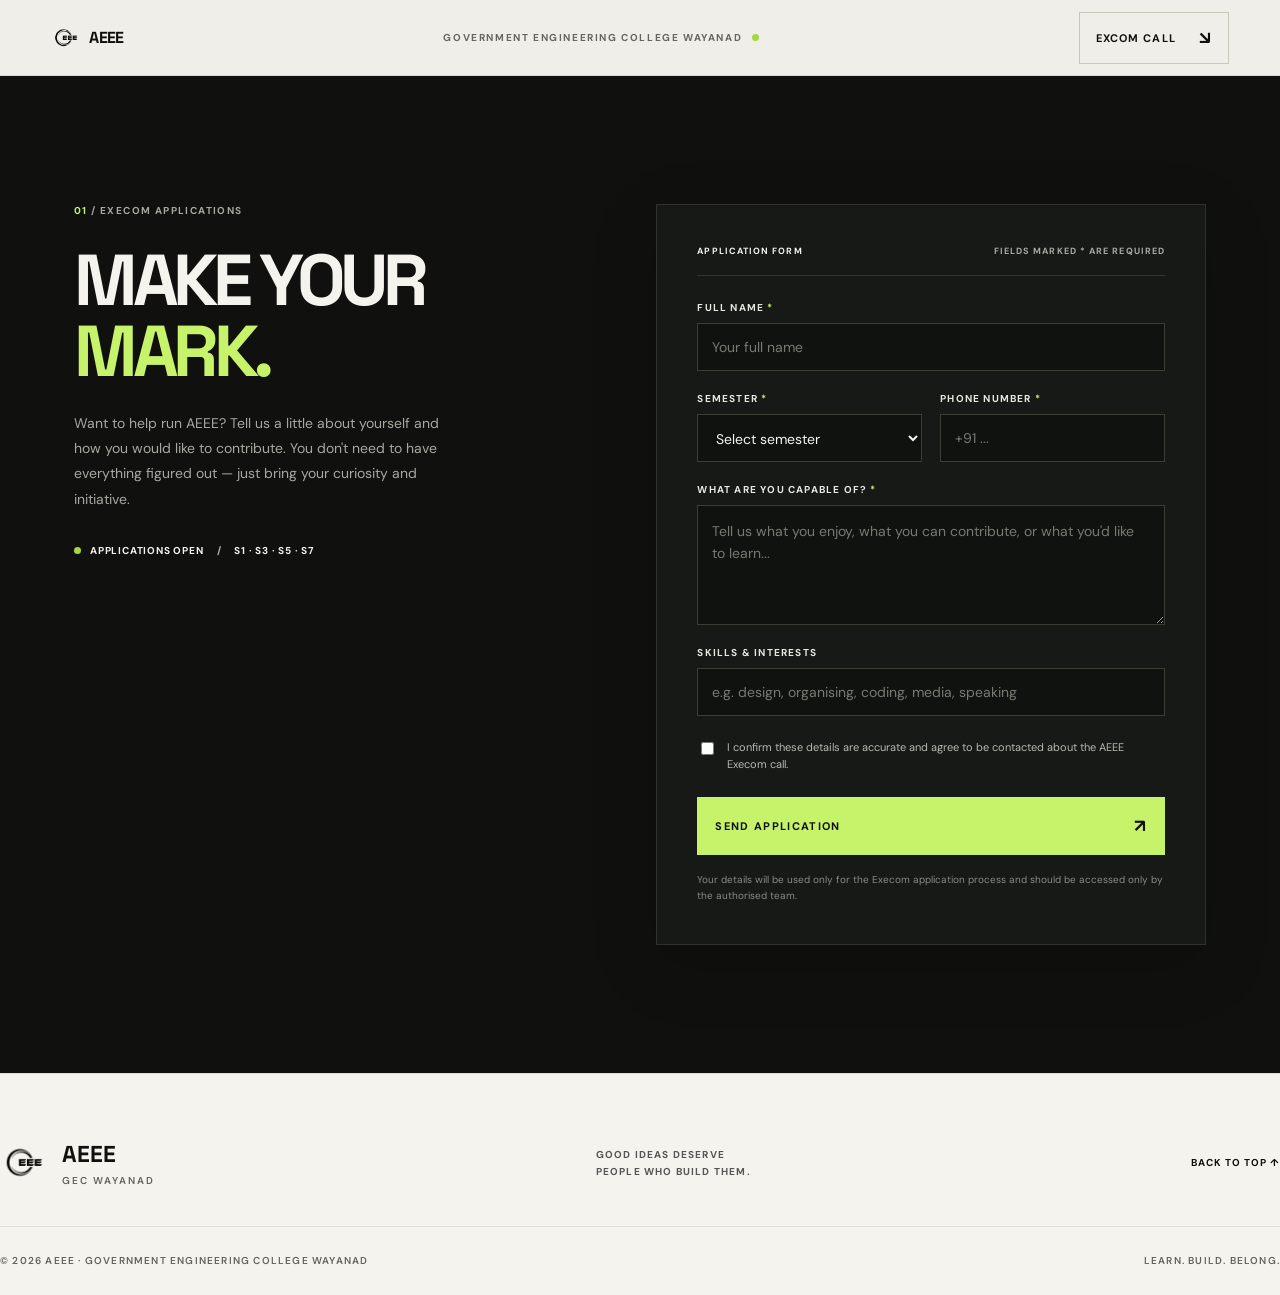
==== apply.html @ c7a80be7 "Update apply.html" ====
<!doctype html>
<html lang="en">
<head>
  <meta charset="utf-8">
  <meta name="viewport" content="width=device-width, initial-scale=1">
  <meta name="theme-color" content="#10110f">
  <meta name="description" content="Apply to join the AEEE ExCom at Government Engineering College Wayanad.">

  <title>Execom Application | AEEE GEC Wayanad</title>

  <link rel="preconnect" href="https://fonts.googleapis.com">
  <link rel="preconnect" href="https://fonts.gstatic.com" crossorigin>

  <link href="https://fonts.googleapis.com/css2?family=DM+Sans:wght@400;500;600;700&family=Space+Grotesk:wght@400;500;600;700&display=swap" rel="stylesheet">

  <link rel="stylesheet" href="style.css">
</head>

<body class="application-page" id="top">

  <!-- HEADER -->
  <header class="site-header">

    <a class="mini-brand" href="index.html" aria-label="AEEE home">
      <img src="aeee-logo.png" alt="AEEE logo">
      <span>AEEE</span>
    </a>

    <span class="location">
      GOVERNMENT ENGINEERING COLLEGE WAYANAD <i></i>
    </span>

    <a class="header-cta" href="#application">
      EXCOM CALL <span>↘</span>
    </a>

  </header>


  <main>

    <!-- APPLICATION SECTION -->
    <section class="application-section" id="application">

      <div class="form-heading reveal">

        <p class="section-kicker">
          <span>01</span> / EXECOM APPLICATIONS
        </p>

        <h2>MAKE YOUR<br><span>MARK.</span></h2>

        <p>
          Want to help run AEEE? Tell us a little about yourself and how you
          would like to contribute. You don't need to have everything
          figured out — just bring your curiosity and initiative.
        </p>

        <div class="open-note">
          <span class="status-dot"></span>
          APPLICATIONS OPEN
          <span class="note-divider">/</span>
          S1 · S3 · S5 · S7
        </div>

      </div>


      <!-- APPLICATION FORM -->
      <form
        class="application-form reveal"
        id="applicationForm"
        action="https://formspree.io/f/myekapvb"
        method="POST">

        <div class="form-topline">
          <span>APPLICATION FORM</span>
          <span>FIELDS MARKED * ARE REQUIRED</span>
        </div>

        <!-- FULL NAME -->
        <label for="name">FULL NAME <b>*</b></label>

        <input
          id="name"
          name="name"
          type="text"
          autocomplete="name"
          placeholder="Your full name"
          maxlength="100"
          required>


        <!-- SEMESTER AND PHONE -->
        <div class="field-row">

          <div class="field-group">

            <label for="semester">SEMESTER <b>*</b></label>

            <select id="semester" name="semester" required>
              <option value="" selected disabled>Select semester</option>
              <option value="S1">S1</option>
              <option value="S3">S3</option>
              <option value="S5">S5</option>
              <option value="S7">S7</option>
            </select>

          </div>

          <div class="field-group">

            <label for="phone">PHONE NUMBER <b>*</b></label>

            <input
              id="phone"
              name="phone"
              type="tel"
              autocomplete="tel"
              placeholder="+91 ..."
              maxlength="20"
              required>

          </div>

        </div>


        <!-- CAPABILITIES -->
        <label for="capable">
          WHAT ARE YOU CAPABLE OF? <b>*</b>
        </label>

        <textarea
          id="capable"
          name="capable"
          rows="4"
          maxlength="1200"
          placeholder="Tell us what you enjoy, what you can contribute, or what you'd like to learn..."
          required></textarea>


        <!-- SKILLS -->
        <label for="skills">SKILLS &amp; INTERESTS</label>

        <input
          id="skills"
          name="skills"
          type="text"
          maxlength="300"
          placeholder="e.g. design, organising, coding, media, speaking">


        <!-- CONSENT -->
        <label class="consent">

          <input
            type="checkbox"
            name="consent"
            value="yes"
            required>

          <span>
            I confirm these details are accurate and agree to be contacted
            about the AEEE Execom call.
          </span>

        </label>


        <!-- SUBMIT BUTTON -->
        <button class="submit-button" type="submit">
          <span class="button-text">SEND APPLICATION</span>
          <span class="button-arrow">↗</span>
        </button>

        <p
          class="form-status"
          id="formStatus"
          role="status"
          aria-live="polite"></p>

        <p class="privacy-note">
          Your details will be used only for the Execom application process
          and should be accessed only by the authorised team.
        </p>

      </form>

    </section>

  </main>


  <!-- FOOTER -->
  <footer class="site-footer" id="footer">

    <a class="footer-brand" href="index.html">
      <img src="aeee-logo.png" alt="AEEE logo">

      <span>
        AEEE
        <small>GEC WAYANAD</small>
      </span>
    </a>

    <p>
      GOOD IDEAS DESERVE<br>
      PEOPLE WHO BUILD THEM.
    </p>

    <a class="back-top" href="#top">BACK TO TOP ↑</a>

    <div class="footer-bottom">

      <span>
        © <span id="year"></span>
        AEEE · GOVERNMENT ENGINEERING COLLEGE WAYANAD
      </span>

      <span>LEARN. BUILD. BELONG.</span>

    </div>

  </footer>


  <!-- EXISTING SITE SCRIPT -->
  <script src="script.js"></script>

  <!-- COPYRIGHT YEAR -->
  <script>
    const yearElement = document.getElementById("year");

    if (yearElement) {
      yearElement.textContent = new Date().getFullYear();
    }
  </script>

  <!-- FORM SUBMISSION AND SUCCESS REDIRECT -->
  <script>
    const applicationForm = document.getElementById("applicationForm");
    const formStatus = document.getElementById("formStatus");
    const submitButton = applicationForm.querySelector(".submit-button");
    const buttonText = submitButton.querySelector(".button-text");

    applicationForm.addEventListener("submit", async function (event) {
      event.preventDefault();

      // Validate required fields before submitting
      if (!applicationForm.reportValidity()) {
        return;
      }

      // Prevent duplicate submissions while sending
      submitButton.disabled = true;
      buttonText.textContent = "SENDING APPLICATION...";
      formStatus.textContent = "";

      try {
        const response = await fetch(applicationForm.action, {
          method: "POST",
          body: new FormData(applicationForm),
          headers: {
            "Accept": "application/json"
          }
        });

        if (response.ok) {
          // Redirect only after successful submission
          window.location.href = "thankyou.html";
        } else {
          formStatus.textContent =
            "Your application could not be submitted. Please try again.";

          submitButton.disabled = false;
          buttonText.textContent = "SEND APPLICATION";
        }

      } catch (error) {
        formStatus.textContent =
          "Connection error. Please check your internet and try again.";

        submitButton.disabled = false;
        buttonText.textContent = "SEND APPLICATION";
      }
    });
  </script>

</body>
</html>
---- style.css ----
:root{--ink:#101010;--muted:#656565;--line:#deded9;--paper:#fff;--lime:#c7f36b;--max:1180px}*{box-sizing:border-box}html{scroll-behavior:smooth;scroll-padding-top:84px}body{margin:0;background:var(--paper);color:var(--ink);font-family:'DM Sans',Arial,sans-serif;-webkit-font-smoothing:antialiased}a{color:inherit;text-decoration:none}button,input,select,textarea{font:inherit}.site-header{height:76px;position:sticky;top:0;z-index:10;background:rgba(255,255,255,.93);backdrop-filter:blur(14px);border-bottom:1px solid rgba(16,16,16,.08);display:flex;align-items:center;justify-content:space-between;padding:0 clamp(20px,4vw,64px)}.mini-brand{display:flex;align-items:center;gap:8px;font-family:'Space Grotesk',sans-serif;font-weight:700;letter-spacing:-.04em;font-size:16px}.mini-brand img{width:30px;height:30px;object-fit:contain}.location{font-size:10px;letter-spacing:.16em;color:#666;font-weight:700;display:flex;align-items:center;gap:10px}.location i,.status-dot{width:7px;height:7px;background:#93c93d;border-radius:50%;display:inline-block}.header-cta{font-size:11px;font-weight:700;letter-spacing:.1em;display:flex;align-items:center;gap:18px}.header-cta span{font-size:18px}.hero{min-height:calc(100svh - 76px);position:relative;display:flex;flex-direction:column;overflow:hidden;padding:24px clamp(20px,4vw,64px) 22px}.dot-field{position:absolute;inset:0;pointer-events:none;opacity:.48;background-image:radial-gradient(#c9c9c5 .9px,transparent .9px);background-size:22px 22px;mask-image:linear-gradient(to bottom,transparent 0%,#000 18%,#000 85%,transparent 100%)}.hero-meta,.hero-bottom{display:flex;justify-content:space-between;align-items:center;position:relative;z-index:1;font-size:10px;font-weight:700;letter-spacing:.13em;color:#686868}.hero-content{position:relative;z-index:1;flex:1;display:flex;flex-direction:column;align-items:center;justify-content:center;text-align:center;padding:24px 0 38px}.logo-wrap{width:clamp(150px,19vw,235px);height:clamp(150px,19vw,235px);display:grid;place-items:center;margin-bottom:18px}.hero-logo{width:100%;height:100%;object-fit:contain}.eyebrow{font-size:10px;letter-spacing:.2em;font-weight:700;display:flex;align-items:center;gap:10px;color:#5b5b5b;margin:0 0 20px}.eyebrow-line{width:24px;height:1px;background:#999}.hero h1,.form-heading h2{font-family:'Space Grotesk',sans-serif;font-size:clamp(38px,6.3vw,82px);line-height:.98;letter-spacing:-.075em;margin:0;font-weight:700}.hero h1 span{color:#858585}.hero-description{max-width:460px;font-size:15px;line-height:1.8;color:#626262;margin:22px 0 25px}.primary-button{display:inline-flex;align-items:center;justify-content:space-between;gap:35px;background:var(--ink);color:#fff;padding:17px 21px;min-width:205px;font-size:11px;letter-spacing:.11em;font-weight:700;transition:background .2s,transform .2s}.primary-button:hover,.submit-button:hover{background:#2d2d2d;transform:translateY(-2px)}.primary-button span{font-size:18px}.scroll-hint{display:flex;align-items:center;gap:10px;font-size:9px;letter-spacing:.17em;color:#777;font-weight:700;margin:27px 0 0}.scroll-line{display:inline-block;width:28px;height:1px;background:#aaa}.hero-bottom{padding-top:16px;border-top:1px solid rgba(0,0,0,.12)}.ticker{height:45px;background:#111;color:#fff;display:flex;align-items:center;overflow:hidden;white-space:nowrap}.ticker-track{display:flex;align-items:center;gap:30px;min-width:max-content;animation:marquee 32s linear infinite;font-size:10px;letter-spacing:.14em;font-weight:700}.ticker b{color:var(--lime);font-size:16px}@keyframes marquee{to{transform:translateX(-50%)}}.application-section{max-width:var(--max);margin:0 auto;padding:clamp(72px,10vw,132px) clamp(20px,4vw,56px);display:grid;grid-template-columns:minmax(0,.85fr) minmax(0,1fr);gap:clamp(45px,9vw,120px);align-items:start}.form-heading{position:sticky;top:120px}.section-kicker{font-size:10px;letter-spacing:.14em;font-weight:700;color:#656565;margin:0 0 28px}.section-kicker span{color:#111}.form-heading h2{font-size:clamp(45px,6vw,72px)}.form-heading h2 span{color:#8b8b8b}.form-heading>p:not(.section-kicker){max-width:380px;color:#686868;line-height:1.8;font-size:14px;margin:25px 0}.open-note{display:flex;align-items:center;gap:9px;font-size:10px;font-weight:700;letter-spacing:.08em;margin-top:32px}.note-divider{color:#b6b6b6;margin:0 4px}.application-form{border:1px solid #e5e5e1;padding:clamp(22px,3.3vw,40px);background:#fff;box-shadow:0 15px 50px rgba(0,0,0,.035)}.form-topline{display:flex;justify-content:space-between;gap:12px;border-bottom:1px solid #e7e7e2;padding-bottom:18px;margin-bottom:25px;font-size:9px;letter-spacing:.12em;font-weight:700;color:#666}.form-topline span:first-child{color:#111}label{display:block;font-size:10px;letter-spacing:.12em;font-weight:700;margin:21px 0 9px}label b{color:#777}input:not([type=checkbox]),select,textarea{display:block;width:100%;border:1px solid #d9d9d4;background:#fff;border-radius:0;padding:14px 14px;color:#111;font-size:14px;outline:none;transition:border-color .2s,box-shadow .2s}input:not([type=checkbox]),select{height:48px}textarea{min-height:115px;resize:vertical;line-height:1.6}input::placeholder,textarea::placeholder{color:#a0a09b}input:focus,select:focus,textarea:focus{border-color:#111;box-shadow:0 0 0 2px rgba(0,0,0,.04)}.field-row{display:grid;grid-template-columns:1fr 1fr;gap:18px}.field-group label{margin-top:21px}.consent{display:flex;align-items:flex-start;gap:10px;letter-spacing:0;font-size:11px;font-weight:400;line-height:1.6;color:#666;margin:23px 0}.consent input{accent-color:#111;margin-top:3px;flex:0 0 auto}.submit-button{width:100%;border:0;background:#111;color:#fff;display:flex;justify-content:space-between;align-items:center;padding:17px 18px;cursor:pointer;font-size:11px;font-weight:700;letter-spacing:.12em;transition:background .2s,transform .2s}.submit-button:disabled{opacity:.65;cursor:wait;transform:none}.button-arrow{font-size:18px}.form-status{font-size:13px;line-height:1.6;margin:14px 0 0}.privacy-note{font-size:10px;line-height:1.6;color:#8a8a84;margin:17px 0 0}.site-footer{background:#f8f8f5;padding:42px clamp(20px,4vw,64px) 18px;display:grid;grid-template-columns:1fr 1fr auto;align-items:center;gap:24px}.footer-brand{display:flex;align-items:center;gap:10px;font-family:'Space Grotesk',sans-serif;font-size:18px;font-weight:700}.footer-brand img{width:34px;height:34px;object-fit:contain}.footer-brand small{display:block;font:700 8px 'DM Sans',sans-serif;letter-spacing:.13em;color:#777;margin-top:3px}.site-footer>p{font-size:10px;font-weight:700;letter-spacing:.12em;line-height:1.7;margin:0;color:#555}.back-top{font-size:10px;letter-spacing:.1em;font-weight:700}.footer-bottom{grid-column:1/-1;display:flex;justify-content:space-between;border-top:1px solid #e0e0da;padding-top:17px;margin-top:15px;color:#777;font-size:9px;letter-spacing:.1em}.reveal{opacity:1;transform:none}.js-motion .reveal{opacity:0;transform:translateY(18px);transition:opacity .7s ease,transform .7s cubic-bezier(.2,.7,.2,1)}.js-motion .reveal.is-visible{opacity:1;transform:translateY(0)}.js-motion .logo-wrap{transition-delay:.08s}.js-motion h1{transition-delay:.12s}.js-motion .hero-description{transition-delay:.18s}.js-motion .primary-button{transition-delay:.22s}@media(max-width:760px){.site-header{height:64px;padding:0 18px}.location{font-size:8px;letter-spacing:.08em;max-width:150px;text-align:right;justify-content:flex-end}.header-cta{font-size:9px;gap:8px}.hero{min-height:calc(100svh - 64px);padding:20px 20px 18px}.hero-meta,.hero-bottom{font-size:8px;letter-spacing:.08em;gap:15px}.hero-meta span:first-child{max-width:60%}.hero-content{padding:28px 0 38px}.logo-wrap{width:145px;height:145px;margin-bottom:16px}.hero h1{font-size:clamp(39px,10vw,62px)}.hero-description{font-size:14px;max-width:340px;margin:19px 0 22px}.application-section{grid-template-columns:1fr;gap:38px;padding-top:72px;padding-bottom:76px}.form-heading{position:static}.form-heading h2{font-size:clamp(48px,12vw,68px)}.form-heading>p:not(.section-kicker){max-width:520px}.application-form{padding:23px 18px}.site-footer{grid-template-columns:1fr auto;gap:20px;padding-top:32px}.site-footer>p{grid-column:1/-1;grid-row:2}.back-top{grid-column:2;grid-row:1}.footer-bottom{gap:12px;font-size:8px;line-height:1.5}.footer-bottom span:last-child{text-align:right}.field-row{gap:12px}}@media(max-width:420px){.location{max-width:115px;font-size:7px}.mini-brand span{display:none}.hero-meta span:first-child{max-width:65%}.hero h1{font-size:38px}.field-row{grid-template-columns:1fr;gap:0}.form-topline{font-size:8px}.hero-bottom{font-size:7px}}@media(prefers-reduced-motion:reduce){html{scroll-behavior:auto}.ticker-track{animation:none}.js-motion .reveal{opacity:1;transform:none;transition:none}*{animation-duration:.01ms!important;animation-iteration-count:1!important;scroll-behavior:auto!important}}

/* AEEE dark graphite + electric lime theme */
:root{--ink:#f4f3ee;--muted:#a5a69d;--line:#30322c;--paper:#10110f;--lime:#c7f36b;--max:1180px}
body{background:#10110f;color:#f4f3ee}
.site-header{background:rgba(244,243,238,.98);color:#10110f;border-bottom:1px solid #d8d7d0}
.location{color:#65665f}.location i,.status-dot{background:#a5d83e}
.header-cta{border:1px solid #c8c8bd;padding:13px 16px;min-width:150px;justify-content:space-between}
.hero{background:#10110f;color:#f4f3ee}
.dot-field{opacity:.6;background-image:radial-gradient(#3b3d35 .9px,transparent .9px)}
.hero-meta,.hero-bottom{color:#a4a69b}
.hero h1 span{color:var(--lime)}
.hero-description{color:#a9aaa3}
.eyebrow{color:#d5d7cd}.eyebrow-line{background:var(--lime)}
.primary-button{background:var(--lime);color:#10110f}.primary-button:hover,.submit-button:hover{background:#d6ff83;color:#10110f}
.scroll-hint{color:#b5b6ad}.scroll-line{background:#64665c}
.hero-bottom{border-top-color:#34362f}
.ticker{background:#080908;color:#f4f3ee;border-top:1px solid #2e3029;border-bottom:1px solid #2e3029}
.application-section{max-width:none;background:#10110f;color:#f4f3ee;padding-left:max(20px,calc((100vw - 1180px)/2 + 24px));padding-right:max(20px,calc((100vw - 1180px)/2 + 24px))}
.section-kicker,.form-heading>p:not(.section-kicker){color:#a7a89f}.section-kicker span{color:var(--lime)}
.form-heading h2 span{color:var(--lime)}
.application-form{background:#171916;border-color:#30332c;box-shadow:0 20px 60px rgba(0,0,0,.18)}
.form-topline{border-bottom-color:#33362e;color:#a9aaa1}.form-topline span:first-child{color:#f4f3ee}
label{color:#e7e8e0}label b{color:var(--lime)}
input:not([type=checkbox]),select,textarea{background:#10120f;border-color:#3b3e35;color:#f4f3ee}
input::placeholder,textarea::placeholder{color:#777a70}
input:focus,select:focus,textarea:focus{border-color:var(--lime);box-shadow:0 0 0 2px rgba(199,243,107,.12)}
.consent{color:#b7b8b0}.consent input{accent-color:var(--lime)}
.submit-button{background:var(--lime);color:#10110f}.submit-button:disabled{background:#9dbb58;color:#10110f}

/* =========================================
   AEEE DARK + LIME THEME
   Matches the black and lime homepage design
========================================= */

:root {
  --aeee-bg: #10110f;
  --aeee-bg-soft: #171915;
  --aeee-card: #191b17;
  --aeee-lime: #c5f568;
  --aeee-white: #f4f3ed;
  --aeee-muted: #aaa99f;
  --aeee-border: #30322b;
}

/* Shared sections */

.section-container {
  width: min(1380px, 84%);
  margin: 0 auto;
}

.about-section,
.contact-section {
  background: var(--aeee-bg);
  color: var(--aeee-white);
  padding: 110px 0;
}

.section-label {
  display: inline-block;
  margin-bottom: 18px;
  color: var(--aeee-lime);
  font-family: "DM Sans", sans-serif;
  font-size: 11px;
  font-weight: 700;
  letter-spacing: 2.5px;
  text-transform: uppercase;
}

/* About section */

.about-grid {
  display: grid;
  grid-template-columns: 1fr 1fr;
  gap: 90px;
  align-items: start;
}

.about-copy h2,
.contact-section h2 {
  margin: 0 0 26px;
  color: var(--aeee-white);
  font-family: "Space Grotesk", sans-serif;
  font-size: clamp(40px, 5vw, 68px);
  font-weight: 700;
  line-height: 1.05;
  letter-spacing: -2px;
}

.about-copy > p,
.contact-intro {
  max-width: 650px;
  margin: 0;
  color: var(--aeee-muted);
  font-size: 17px;
  line-height: 1.9;
}

.about-cards {
  display: grid;
  gap: 15px;
}

.about-card {
  position: relative;
  padding: 27px 30px;
  overflow: hidden;
  background: var(--aeee-card);
  border: 1px solid var(--aeee-border);
  border-left: 3px solid var(--aeee-lime);
  border-radius: 3px;
  transition:
    background 0.25s ease,
    transform 0.25s ease,
    border-color 0.25s ease;
}

.about-card:hover {
  background: #20231b;
  transform: translateX(5px);
  border-color: var(--aeee-lime);
}

.about-card h3 {
  margin: 0 0 10px;
  color: var(--aeee-white);
  font-family: "Space Grotesk", sans-serif;
  font-size: 23px;
  font-weight: 700;
}

.about-card p {
  margin: 0;
  color: var(--aeee-muted);
  font-size: 16px;
  line-height: 1.8;
}

.build-card {
  border-left-color: #d4d2c8;
}

.lead-card {
  border-left-color: #77796e;
}

/* Execom registration banner */

.registration-section {
  position: relative;
  overflow: hidden;
  padding: 95px 0;
  background: var(--aeee-lime);
  color: var(--aeee-bg);
}

.registration-grid {
  display: grid;
  grid-template-columns: 1.5fr 0.8fr;
  gap: 50px;
  align-items: center;
}

.registration-section .section-label {
  color: #303a1d;
}

.registration-grid h2 {
  max-width: 800px;
  margin: 0 0 22px;
  color: var(--aeee-bg);
  font-family: "Space Grotesk", sans-serif;
  font-size: clamp(36px, 4.5vw, 64px);
  font-weight: 700;
  line-height: 1.05;
  letter-spacing: -2px;
}

.registration-grid p {
  max-width: 740px;
  margin: 0;
  color: #30372a;
  font-size: 17px;
  line-height: 1.9;
}

.registration-button {
  display: inline-flex;
  justify-self: center;
  align-items: center;
  justify-content: center;
  gap: 24px;
  padding: 22px 28px;
  border: 1px solid var(--aeee-bg);
  border-radius: 0;
  background: var(--aeee-bg);
  color: var(--aeee-white);
  font-family: "DM Sans", sans-serif;
  font-size: 13px;
  font-weight: 700;
  letter-spacing: 1px;
  text-align: center;
  text-decoration: none;
  text-transform: uppercase;
  transition:
    background 0.25s ease,
    color 0.25s ease;
}

.registration-button span {
  font-size: 19px;
}

.registration-button:hover {
  background: transparent;
  color: var(--aeee-bg);
}

/* Contact section */

.contact-section {
  padding-top: 110px;
  padding-bottom: 115px;
}

.contact-section h2 {
  margin-bottom: 22px;
}

.contact-intro {
  max-width: 750px;
  margin-bottom: 45px;
}

.contact-grid {
  display: grid;
  grid-template-columns: repeat(3, minmax(0, 1fr));
  gap: 20px;
}

.contact-card {
  min-height: 185px;
  padding: 30px;
  background: var(--aeee-card);
  border: 1px solid var(--aeee-border);
  border-radius: 3px;
  transition: border-color 0.25s ease;
}

.contact-card:hover {
  border-color: var(--aeee-lime);
}

.contact-card h3 {
  margin: 0 0 16px;
  color: var(--aeee-lime);
  font-family: "Space Grotesk", sans-serif;
  font-size: 20px;
}

.contact-card p,
.contact-card a {
  color: var(--aeee-muted);
  font-size: 15px;
  line-height: 1.9;
  overflow-wrap: anywhere;
}

.contact-card p {
  margin: 0;
}

.contact-card a {
  text-decoration-color: #66685e;
  text-underline-offset: 5px;
}

.contact-card a:hover {
  color: var(--aeee-lime);
}

/* Footer */

.site-footer {
  padding: 70px 0 25px;
  background: #090a08;
  color: var(--aeee-white);
  border-top: 1px solid var(--aeee-border);
}

.footer-grid {
  display: grid;
  grid-template-columns: 1.4fr 0.9fr 1fr;
  gap: 60px;
  padding-bottom: 55px;
}

.footer-brand {
  display: inline-flex;
  align-items: center;
  gap: 14px;
  color: var(--aeee-white);
  font-family: "Space Grotesk", sans-serif;
  font-size: 23px;
  font-weight: 700;
  text-decoration: none;
}

.footer-brand img {
  width: 48px;
  height: 48px;
  object-fit: contain;
}

.footer-brand small {
  display: block;
  margin-top: 5px;
  color: var(--aeee-lime);
  font-family: "DM Sans", sans-serif;
  font-size: 10px;
  font-weight: 600;
  letter-spacing: 2px;
}

.footer-about p {
  max-width: 360px;
  margin-top: 22px;
  color: var(--aeee-muted);
  font-size: 14px;
  line-height: 1.9;
}

.footer-grid h3 {
  margin: 0 0 23px;
  color: var(--aeee-white);
  font-family: "Space Grotesk", sans-serif;
  font-size: 16px;
}

.footer-links,
.footer-contact {
  display: flex;
  flex-direction: column;
  align-items: flex-start;
  gap: 15px;
}

.footer-links a,
.footer-contact a {
  color: var(--aeee-muted);
  font-size: 14px;
  line-height: 1.7;
  text-decoration: none;
  overflow-wrap: anywhere;
  transition: color 0.2s ease;
}

.footer-links a:hover,
.footer-contact a:hover {
  color: var(--aeee-lime);
}

.footer-bottom {
  display: flex;
  align-items: center;
  justify-content: space-between;
  flex-wrap: wrap;
  gap: 18px;
  padding-top: 24px;
  border-top: 1px solid var(--aeee-border);
  color: #898a80;
  font-size: 10px;
  font-weight: 600;
  letter-spacing: 1.2px;
}

.footer-bottom a {
  color: var(--aeee-white);
  text-decoration: none;
  transition: color 0.2s ease;
}

.footer-bottom a:hover {
  color: var(--aeee-lime);
}

/* Smooth scrolling */

html {
  scroll-behavior: smooth;
  scroll-padding-top: 30px;
}

/* Responsive layout */

@media (max-width: 900px) {
  .section-container {
    width: 88%;
  }

  .about-grid {
    gap: 45px;
  }

  .registration-grid {
    grid-template-columns: 1fr;
    gap: 35px;
  }

  .registration-button {
    justify-self: start;
  }

  .contact-grid {
    grid-template-columns: 1fr;
    gap: 15px;
  }

  .contact-card {
    min-height: auto;
  }

  .footer-grid {
    grid-template-columns: 1fr 1fr;
    gap: 40px;
  }

  .footer-about {
    grid-column: 1 / -1;
  }
}

@media (max-width: 600px) {
  .about-section,
  .contact-section {
    padding: 75px 0;
  }

  .about-grid {
    grid-template-columns: 1fr;
    gap: 35px;
  }

  .about-copy h2,
  .contact-section h2 {
    font-size: 42px;
  }

  .about-copy > p,
  .contact-intro {
    font-size: 15px;
  }

  .about-card {
    padding: 24px 22px;
  }

  .registration-section {
    padding: 70px 0;
  }

  .registration-grid h2 {
    font-size: 39px;
  }

  .registration-grid p {
    font-size: 15px;
  }

  .registration-button {
    width: 100%;
    padding: 19px 15px;
    font-size: 11px;
  }

  .footer-grid {
    grid-template-columns: 1fr;
    gap: 38px;
  }

  .footer-about {
    grid-column: auto;
  }

  .footer-bottom {
    align-items: flex-start;
    flex-direction: column;
    gap: 15px;
    line-height: 1.8;
  }
}

@media (prefers-reduced-motion: reduce) {
  html {
    scroll-behavior: auto;
  }

  .about-card,
  .contact-card,
  .registration-button {
    transition: none;
  }
}


/* =====================================
   AEEE FOOTER — LIGHT THEME + SPACING
===================================== */

.site-footer {
  width: 100%;
  box-sizing: border-box;
  padding: 65px 0 25px;
  background: #f4f3ed;
  color: #10110f;
  border-top: 1px solid #deded5;
}

/* Center content and keep it away from screen edges */
.site-footer .section-container {
  width: min(1200px, calc(100% - 100px));
  max-width: 1200px;
  margin-left: auto;
  margin-right: auto;
  box-sizing: border-box;
}

/* Main footer layout */
.site-footer .footer-grid {
  display: grid;
  grid-template-columns: 1.2fr 1fr;
  align-items: start;
  gap: 80px;
  padding-bottom: 50px;
}

/* Brand */
.site-footer .footer-brand {
  display: inline-flex;
  align-items: center;
  gap: 14px;
  color: #10110f;
  text-decoration: none;
}

.site-footer .footer-brand img {
  width: 48px;
  height: 48px;
  object-fit: contain;
}

/* Brand subtitle */
.site-footer .footer-brand small {
  display: block;
  margin-top: 5px;
  color: #62645b;
  font-size: 10px;
  letter-spacing: 2px;
}

/* Description */
.site-footer .footer-about p {
  max-width: 350px;
  margin-top: 20px;
  color: #62645b;
  font-size: 14px;
  line-height: 1.9;
}

/* Contact column */
.site-footer .footer-contact {
  display: flex;
  flex-direction: column;
  align-items: flex-start;
  gap: 14px;
}

.site-footer .footer-contact h3 {
  margin: 0 0 8px;
  color: #10110f;
  font-size: 17px;
}

.site-footer .footer-contact a {
  color: #55574f;
  font-size: 14px;
  line-height: 1.8;
  overflow-wrap: anywhere;
  text-decoration: none;
  transition: color 0.2s ease;
}

.site-footer .footer-contact a:hover {
  color: #6c8f1e;
}

/* Bottom bar */
.site-footer .footer-bottom {
  display: flex;
  justify-content: space-between;
  align-items: center;
  flex-wrap: wrap;
  gap: 20px;
  padding-top: 25px;
  border-top: 1px solid #deded5;
  color: #62645b;
  font-size: 10px;
  line-height: 1.8;
  letter-spacing: 1.2px;
}

.site-footer .footer-bottom a {
  color: #10110f;
  font-weight: 700;
  text-decoration: none;
  transition: color 0.2s ease;
}

.site-footer .footer-bottom a:hover {
  color: #789f25;
}

/* Tablet */
@media (max-width: 800px) {
  .site-footer .section-container {
    width: calc(100% - 60px);
  }

  .site-footer .footer-grid {
    gap: 45px;
  }
}

/* Mobile */
@media (max-width: 600px) {
  .site-footer {
    padding-top: 45px;
  }

  .site-footer .section-container {
    width: calc(100% - 40px);
  }

  .site-footer .footer-grid {
    grid-template-columns: 1fr;
    gap: 35px;
    padding-bottom: 35px;
  }

  .site-footer .footer-bottom {
    flex-direction: column;
    align-items: flex-start;
    gap: 12px;
  }
}
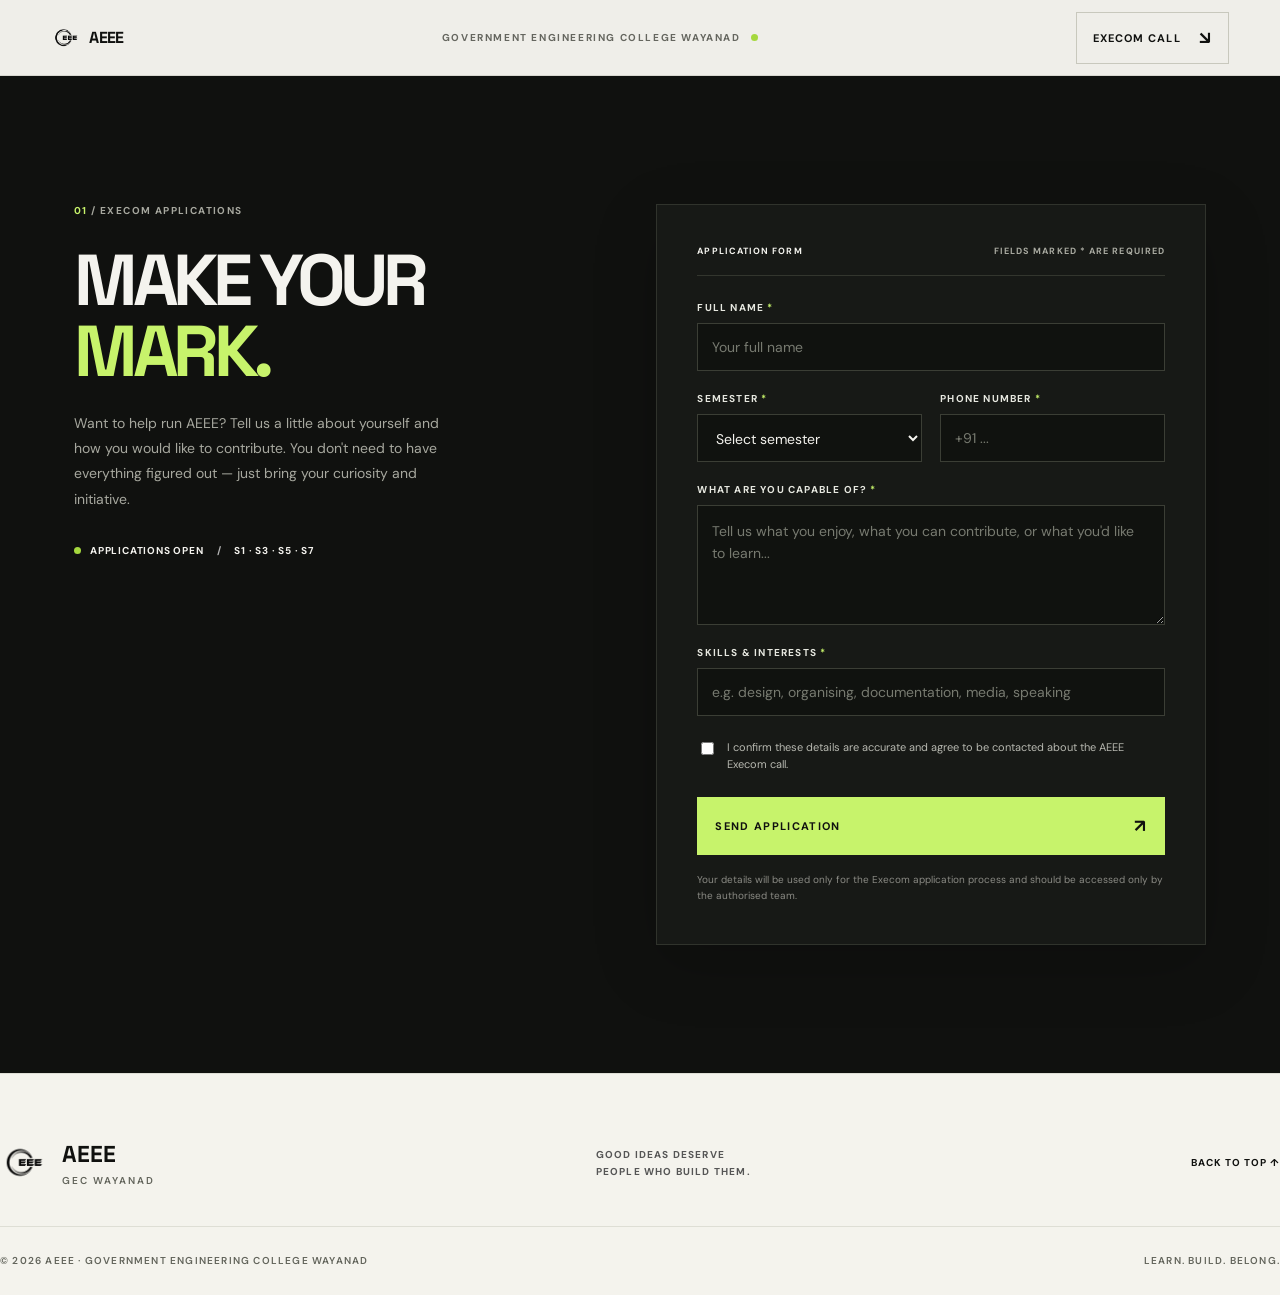
==== commit 12ce39e0: "Update apply.html" ====
--- a/apply.html
+++ b/apply.html
@@ -32,7 +32,7 @@
     </span>
 
     <a class="header-cta" href="#application">
-      EXCOM CALL <span>↘</span>
+      EXECOM CALL <span>↘</span>
     </a>
 
   </header>
@@ -138,18 +138,19 @@
           rows="4"
           maxlength="1200"
           placeholder="Tell us what you enjoy, what you can contribute, or what you'd like to learn..."
-          required></textarea>
+          ></textarea>
 
 
         <!-- SKILLS -->
-        <label for="skills">SKILLS &amp; INTERESTS</label>
+        <label for="skills">SKILLS &amp; INTERESTS <b>*</b></label>
 
         <input
           id="skills"
           name="skills"
           type="text"
           maxlength="300"
-          placeholder="e.g. design, organising, coding, media, speaking">
+          placeholder="e.g. design, organising, documentation, media, speaking"
+          required>
 
 
         <!-- CONSENT -->
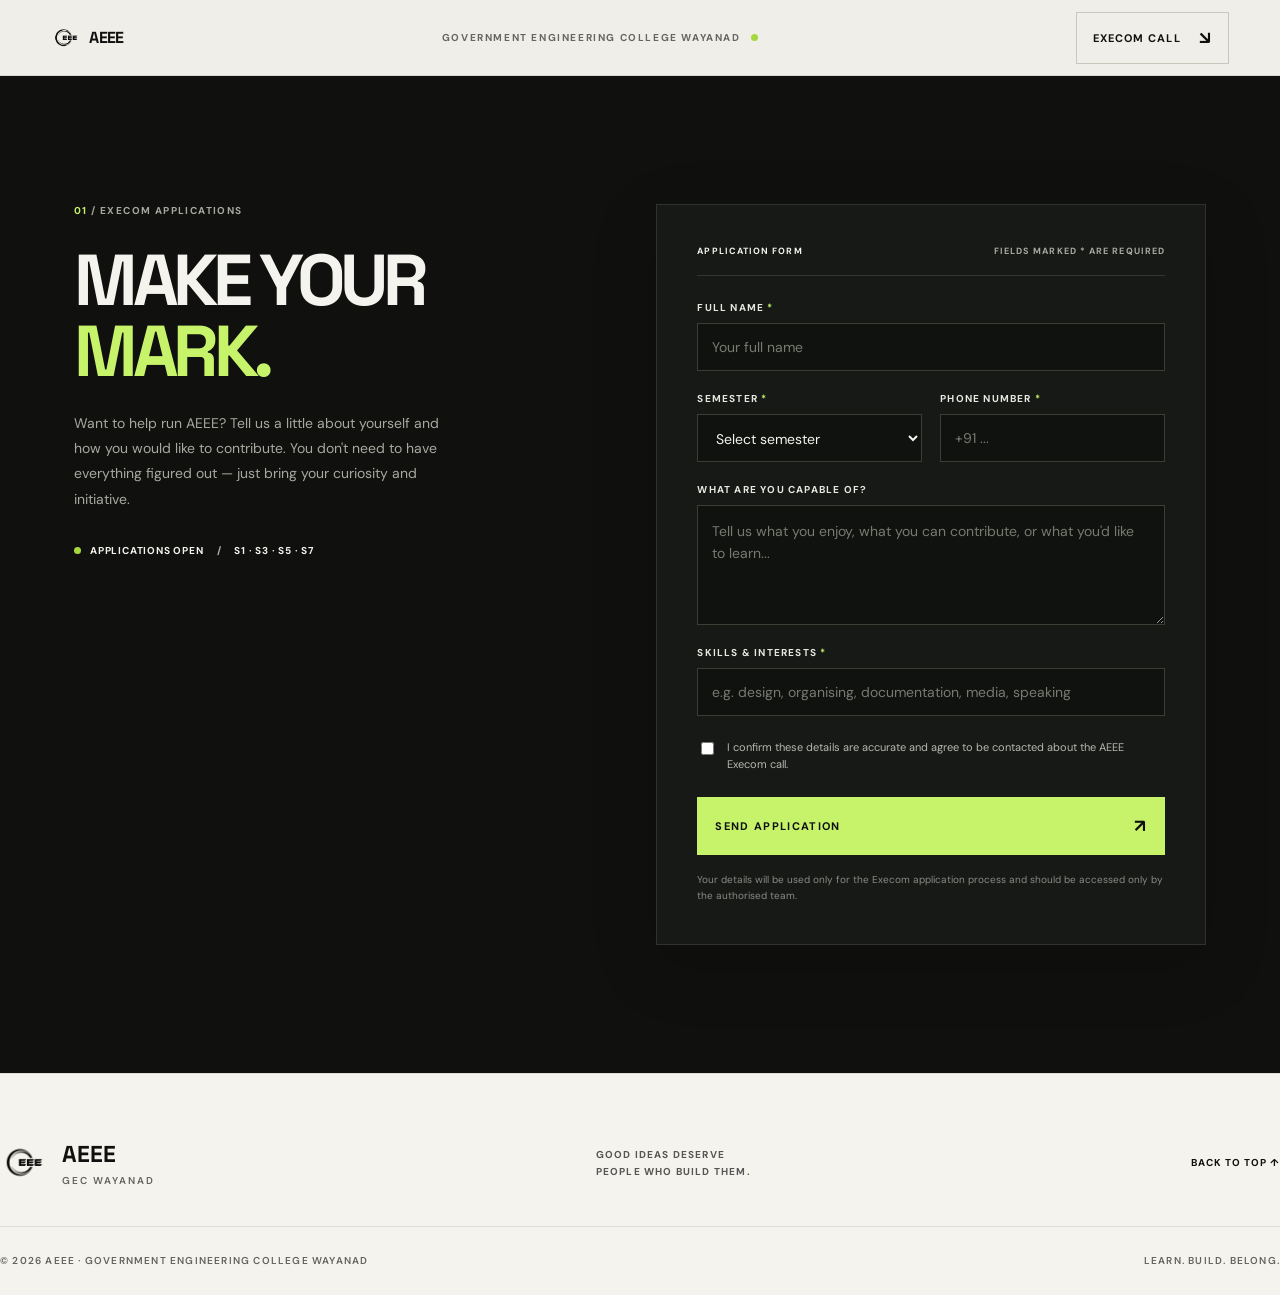
==== commit 10866dde: "Update apply.html" ====
--- a/apply.html
+++ b/apply.html
@@ -129,7 +129,7 @@
 
         <!-- CAPABILITIES -->
         <label for="capable">
-          WHAT ARE YOU CAPABLE OF? <b>*</b>
+          WHAT ARE YOU CAPABLE OF? <b></b>
         </label>
 
         <textarea
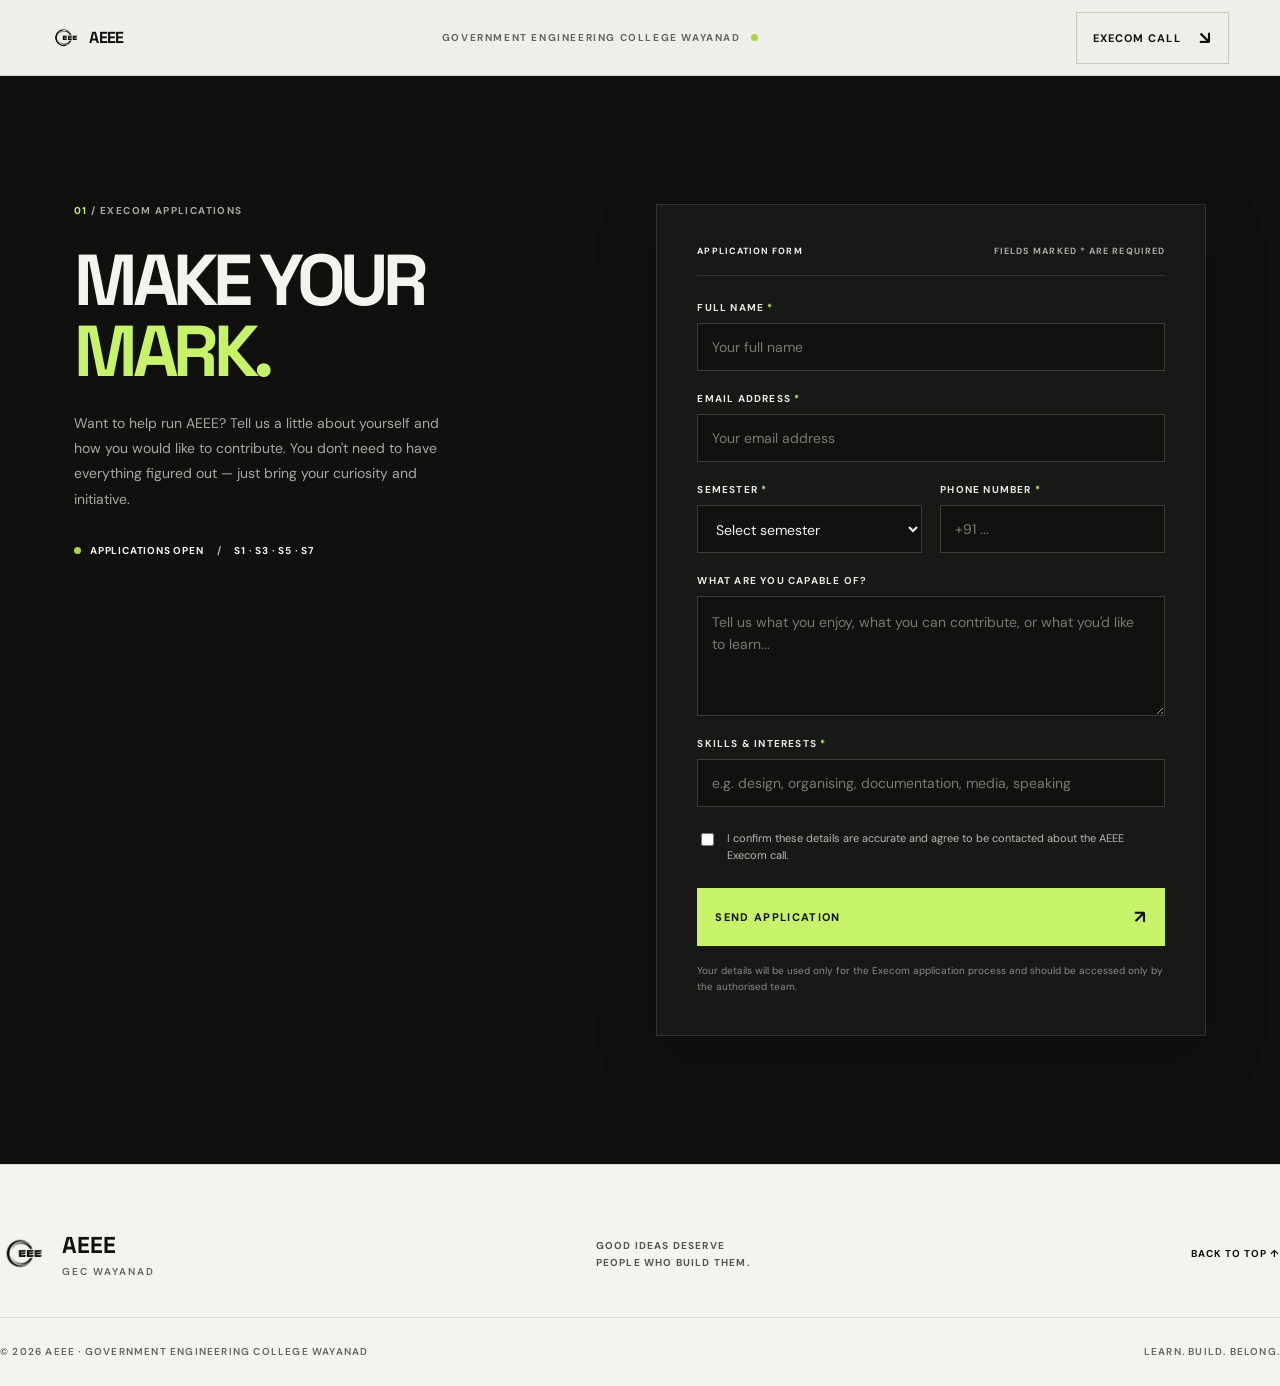
==== commit 5c6b7096: "dwqdqw" ====
--- a/apply.html
+++ b/apply.html
@@ -12,7 +12,9 @@
   <link rel="preconnect" href="https://fonts.googleapis.com">
   <link rel="preconnect" href="https://fonts.gstatic.com" crossorigin>
 
-  <link href="https://fonts.googleapis.com/css2?family=DM+Sans:wght@400;500;600;700&family=Space+Grotesk:wght@400;500;600;700&display=swap" rel="stylesheet">
+  <link
+    href="https://fonts.googleapis.com/css2?family=DM+Sans:wght@400;500;600;700&family=Space+Grotesk:wght@400;500;600;700&display=swap"
+    rel="stylesheet">
 
   <link rel="stylesheet" href="style.css">
 </head>
@@ -36,7 +38,6 @@
     </a>
 
   </header>
-
 
   <main>
 
@@ -66,12 +67,11 @@
 
       </div>
 
-
       <!-- APPLICATION FORM -->
       <form
         class="application-form reveal"
         id="applicationForm"
-        action="https://formspree.io/f/myekapvb"
+        action="https://dropgram.anokhagecw.workers.dev//f/fk_xafV6BHiEnZKU38RZBAQXA"
         method="POST">
 
         <div class="form-topline">
@@ -91,6 +91,17 @@
           maxlength="100"
           required>
 
+        <!-- EMAIL -->
+        <label for="email">EMAIL ADDRESS <b>*</b></label>
+
+        <input
+          id="email"
+          name="email"
+          type="email"
+          autocomplete="email"
+          placeholder="Your email address"
+          maxlength="254"
+          required>
 
         <!-- SEMESTER AND PHONE -->
         <div class="field-row">
@@ -126,11 +137,8 @@
 
         </div>
 
-
         <!-- CAPABILITIES -->
-        <label for="capable">
-          WHAT ARE YOU CAPABLE OF? <b></b>
-        </label>
+        <label for="capable">WHAT ARE YOU CAPABLE OF?</label>
 
         <textarea
           id="capable"
@@ -138,8 +146,7 @@
           rows="4"
           maxlength="1200"
           placeholder="Tell us what you enjoy, what you can contribute, or what you'd like to learn..."
-          ></textarea>
-
+        ></textarea>
 
         <!-- SKILLS -->
         <label for="skills">SKILLS &amp; INTERESTS <b>*</b></label>
@@ -152,7 +159,6 @@
           placeholder="e.g. design, organising, documentation, media, speaking"
           required>
 
-
         <!-- CONSENT -->
         <label class="consent">
 
@@ -169,6 +175,14 @@
 
         </label>
 
+        <!-- SPAM TRAP: KEEP HIDDEN -->
+        <input
+          type="text"
+          name="_gotcha"
+          style="display:none"
+          tabindex="-1"
+          autocomplete="off"
+          aria-hidden="true">
 
         <!-- SUBMIT BUTTON -->
         <button class="submit-button" type="submit">
@@ -193,7 +207,6 @@
 
   </main>
 
-
   <!-- FOOTER -->
   <footer class="site-footer" id="footer">
 
@@ -226,7 +239,6 @@
 
   </footer>
 
-
   <!-- EXISTING SITE SCRIPT -->
   <script src="script.js"></script>
 
@@ -239,7 +251,7 @@
     }
   </script>
 
-  <!-- FORM SUBMISSION AND SUCCESS REDIRECT -->
+  <!-- DROPGRAM FORM SUBMISSION AND SUCCESS REDIRECT -->
   <script>
     const applicationForm = document.getElementById("applicationForm");
     const formStatus = document.getElementById("formStatus");
@@ -249,12 +261,12 @@
     applicationForm.addEventListener("submit", async function (event) {
       event.preventDefault();
 
-      // Validate required fields before submitting
+      // Validate required fields
       if (!applicationForm.reportValidity()) {
         return;
       }
 
-      // Prevent duplicate submissions while sending
+      // Prevent duplicate submissions
       submitButton.disabled = true;
       buttonText.textContent = "SENDING APPLICATION...";
       formStatus.textContent = "";
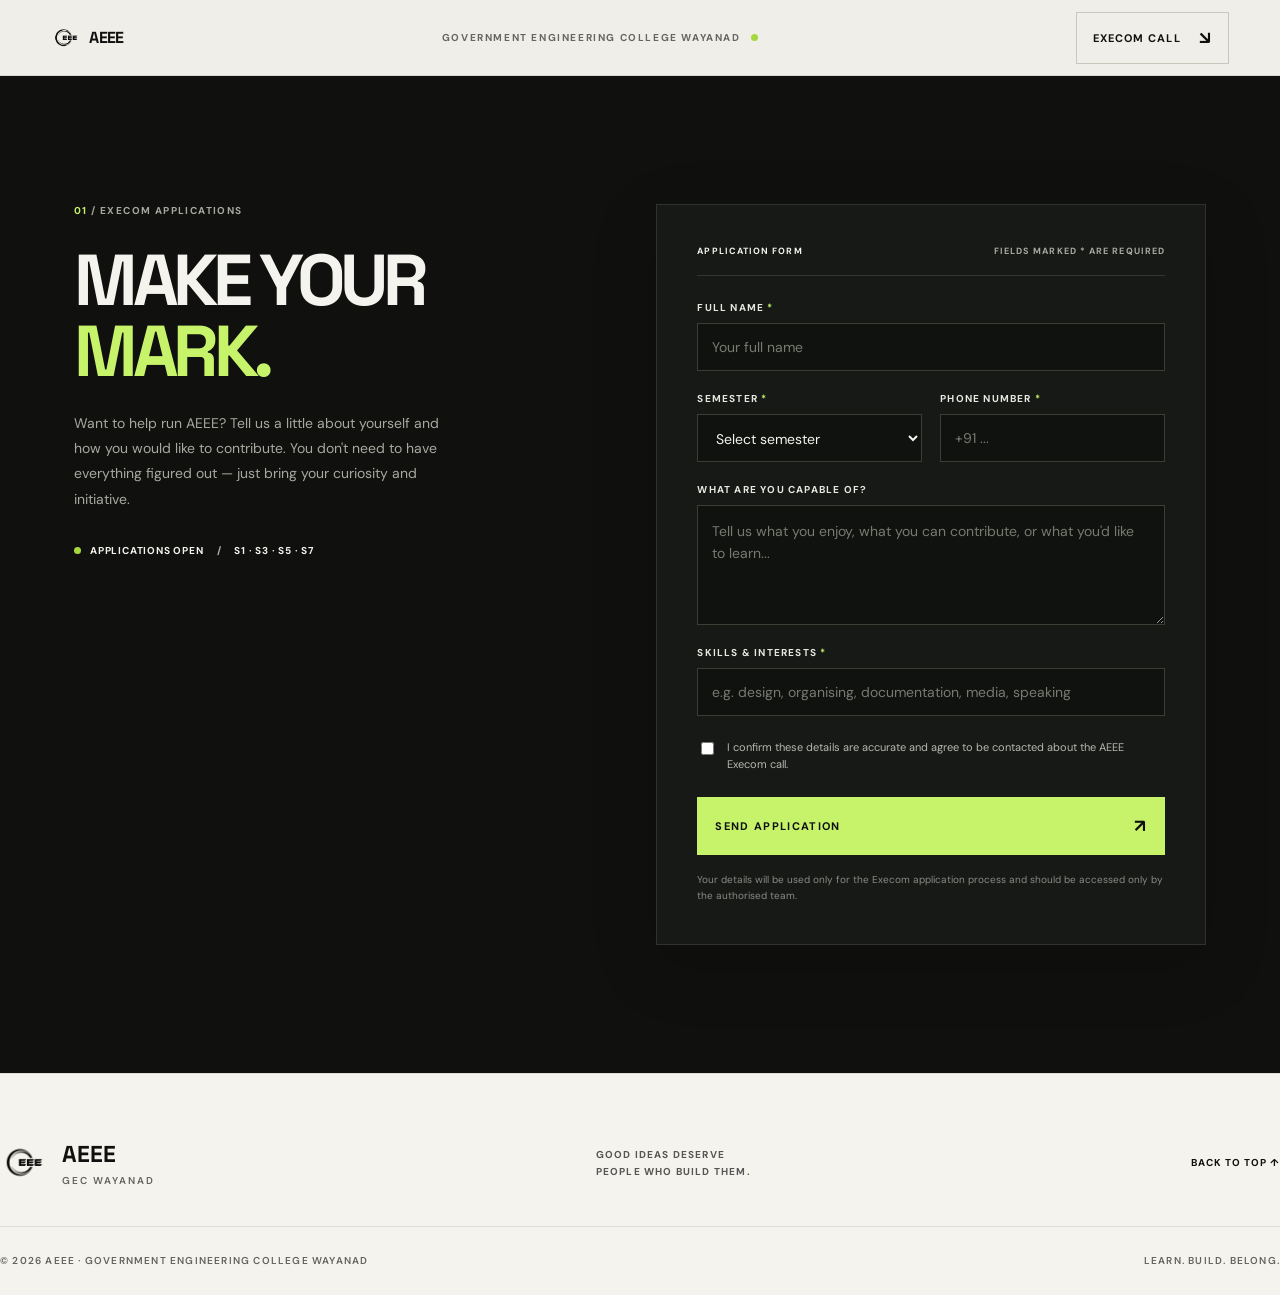
==== commit 98fd838c: "Update apply.html" ====
--- a/apply.html
+++ b/apply.html
@@ -71,7 +71,7 @@
       <form
         class="application-form reveal"
         id="applicationForm"
-        action="https://dropgram.anokhagecw.workers.dev//f/fk_xafV6BHiEnZKU38RZBAQXA"
+        action="https://dropgram.anokhagecw.workers.dev/f/fk_xafV6BHiEnZKU38RZBAQXA"
         method="POST">
 
         <div class="form-topline">
@@ -91,17 +91,6 @@
           maxlength="100"
           required>
 
-        <!-- EMAIL -->
-        <label for="email">EMAIL ADDRESS <b>*</b></label>
-
-        <input
-          id="email"
-          name="email"
-          type="email"
-          autocomplete="email"
-          placeholder="Your email address"
-          maxlength="254"
-          required>
 
         <!-- SEMESTER AND PHONE -->
         <div class="field-row">
@@ -251,55 +240,5 @@
     }
   </script>
 
-  <!-- DROPGRAM FORM SUBMISSION AND SUCCESS REDIRECT -->
-  <script>
-    const applicationForm = document.getElementById("applicationForm");
-    const formStatus = document.getElementById("formStatus");
-    const submitButton = applicationForm.querySelector(".submit-button");
-    const buttonText = submitButton.querySelector(".button-text");
-
-    applicationForm.addEventListener("submit", async function (event) {
-      event.preventDefault();
-
-      // Validate required fields
-      if (!applicationForm.reportValidity()) {
-        return;
-      }
-
-      // Prevent duplicate submissions
-      submitButton.disabled = true;
-      buttonText.textContent = "SENDING APPLICATION...";
-      formStatus.textContent = "";
-
-      try {
-        const response = await fetch(applicationForm.action, {
-          method: "POST",
-          body: new FormData(applicationForm),
-          headers: {
-            "Accept": "application/json"
-          }
-        });
-
-        if (response.ok) {
-          // Redirect only after successful submission
-          window.location.href = "thankyou.html";
-        } else {
-          formStatus.textContent =
-            "Your application could not be submitted. Please try again.";
-
-          submitButton.disabled = false;
-          buttonText.textContent = "SEND APPLICATION";
-        }
-
-      } catch (error) {
-        formStatus.textContent =
-          "Connection error. Please check your internet and try again.";
-
-        submitButton.disabled = false;
-        buttonText.textContent = "SEND APPLICATION";
-      }
-    });
-  </script>
-
 </body>
 </html>
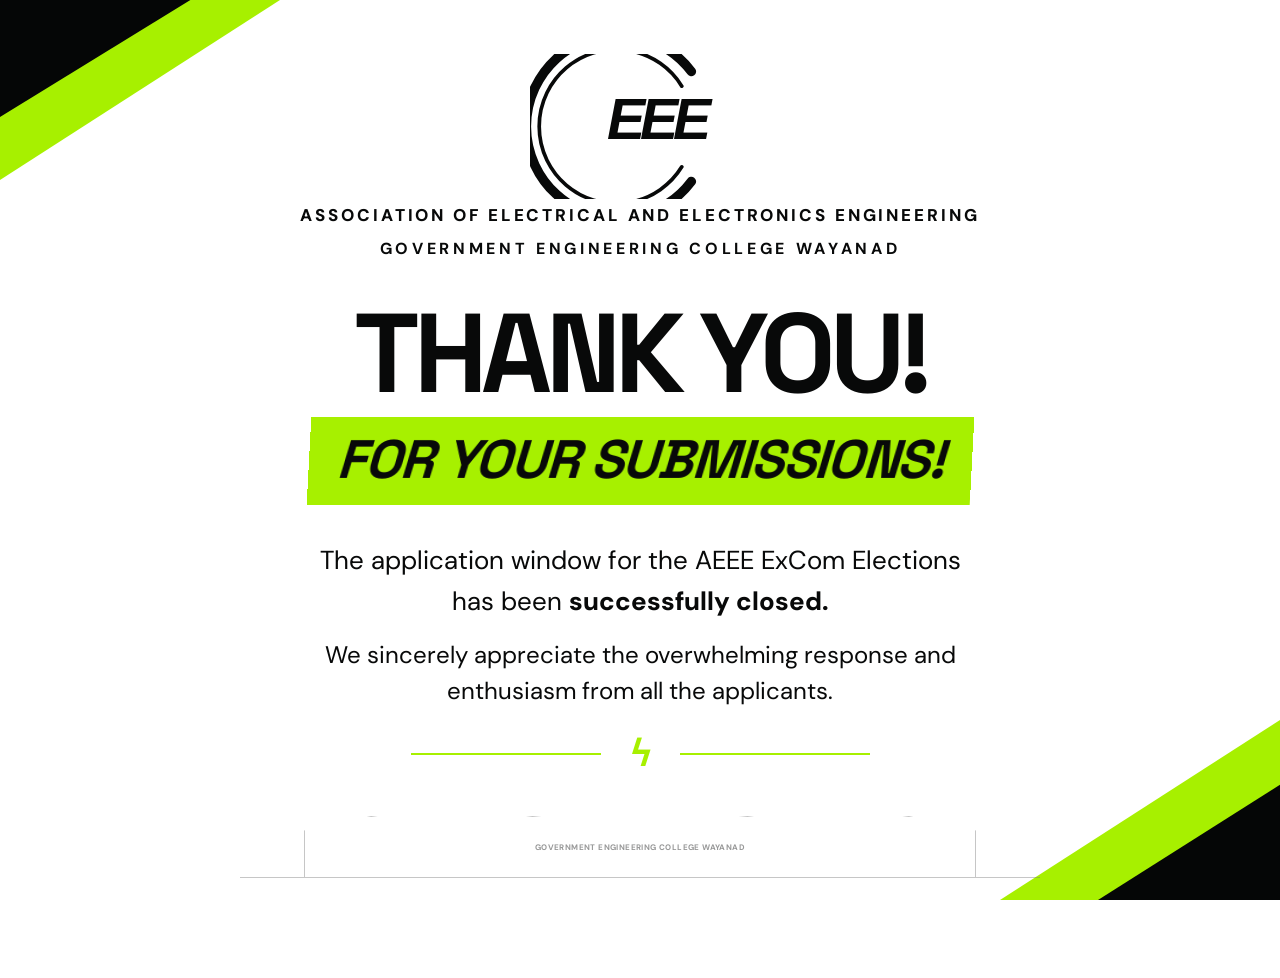
==== commit 0c94fc7e: "Disable direct application access after submission closure" ====
--- a/apply.html
+++ b/apply.html
@@ -1,244 +1,62 @@
-
 <!doctype html>
 <html lang="en">
 <head>
-  <meta charset="utf-8">
-  <meta name="viewport" content="width=device-width, initial-scale=1">
-  <meta name="theme-color" content="#10110f">
-  <meta name="description" content="Apply to join the AEEE ExCom at Government Engineering College Wayanad.">
-
-  <title>Execom Application | AEEE GEC Wayanad</title>
-
-  <link rel="preconnect" href="https://fonts.googleapis.com">
-  <link rel="preconnect" href="https://fonts.gstatic.com" crossorigin>
-
-  <link
-    href="https://fonts.googleapis.com/css2?family=DM+Sans:wght@400;500;600;700&family=Space+Grotesk:wght@400;500;600;700&display=swap"
-    rel="stylesheet">
-
-  <link rel="stylesheet" href="style.css">
+<meta charset="utf-8">
+<meta name="viewport" content="width=device-width,initial-scale=1">
+<meta name="theme-color" content="#ffffff">
+<meta name="description" content="Thank you for your submissions to the AEEE ExCom Elections at Government Engineering College Wayanad. Applications are now closed.">
+<title>Thank You for Your Submissions | AEEE GEC Wayanad</title>
+<link rel="preconnect" href="https://fonts.googleapis.com">
+<link rel="preconnect" href="https://fonts.gstatic.com" crossorigin>
+<link href="https://fonts.googleapis.com/css2?family=DM+Sans:wght@400;500;600;700;800&family=Space+Grotesk:wght@600;700&display=swap" rel="stylesheet">
+<style>
+:root{--lime:#a7f000;--ink:#080909}
+*{box-sizing:border-box}
+html,body{margin:0;min-height:100%;font-family:"DM Sans",Arial,sans-serif;color:var(--ink)}
+body{min-height:100vh;background:#fff;overflow-x:hidden;display:flex;align-items:center;justify-content:center;padding:54px 24px 100px;position:relative}
+.corner{position:fixed;z-index:0;width:280px;height:180px;background:var(--lime)}
+.corner:after{content:"";position:absolute;inset:0;background:#050606}
+.corner.top{top:0;left:0;clip-path:polygon(0 0,100% 0,0 100%)}
+.corner.top:after{clip-path:polygon(0 0,68% 0,0 65%)}
+.corner.bottom{right:0;bottom:0;clip-path:polygon(100% 0,100% 100%,0 100%)}
+.corner.bottom:after{clip-path:polygon(100% 36%,100% 100%,35% 100%)}
+main{position:relative;z-index:1;width:min(1100px,100%);text-align:center}
+.brand{display:flex;flex-direction:column;align-items:center;margin:0 auto 42px}
+.brand svg{width:220px;height:145px;display:block}
+.brand-name{font-size:17px;font-weight:800;letter-spacing:.17em;margin-top:5px}
+.college{font-size:clamp(10px,1.6vw,16px);font-weight:700;letter-spacing:.23em;margin:12px 0 0}
+h1{font-family:"Space Grotesk",sans-serif;font-size:clamp(48px,9vw,112px);line-height:.95;letter-spacing:-.055em;margin:0 0 10px;font-weight:700}
+.accent{display:inline-block;background:var(--lime);padding:8px 28px 10px;font-family:"Space Grotesk",sans-serif;font-size:clamp(22px,4.3vw,54px);font-weight:700;font-style:italic;letter-spacing:-.025em;transform:skew(-3deg);margin:0 auto 36px}
+.message{font-size:clamp(16px,2.2vw,26px);line-height:1.55;margin:0 auto 16px;max-width:800px}
+.message strong{font-weight:800}
+.thanks{font-size:clamp(16px,2vw,24px);line-height:1.5;margin:0 auto;max-width:850px}
+.divider{display:flex;align-items:center;justify-content:center;gap:28px;margin:28px auto 16px;color:var(--lime)}
+.divider span{height:2px;width:min(190px,22vw);background:var(--lime)}
+.divider b{font-size:35px;line-height:1}
+.building{width:min(800px,95%);height:90px;margin:0 auto;opacity:.42;border-bottom:1px solid #777;position:relative}
+.building:before{content:"";position:absolute;left:8%;right:8%;bottom:0;height:60px;border:1px solid #777;border-bottom:0;clip-path:polygon(0 24%,10% 0,22% 20%,34% 0,50% 20%,66% 0,78% 20%,90% 0,100% 24%,100% 100%,0 100%)}
+.building:after{content:"GOVERNMENT ENGINEERING COLLEGE WAYANAD";position:absolute;left:30%;right:30%;bottom:25px;font-size:8px;font-weight:700;letter-spacing:.05em}
+@media(max-width:600px){body{padding:45px 18px 80px}.corner{width:150px;height:105px}.brand{margin-bottom:30px}.brand svg{width:170px;height:112px}.brand-name{font-size:12px}.college{letter-spacing:.12em;line-height:1.5}.accent{padding:8px 12px;margin-bottom:28px}.message{font-size:16px}.thanks{font-size:16px}.building{height:65px}.building:after{font-size:6px;bottom:20px}}
+</style>
 </head>
-
-<body class="application-page" id="top">
-
-  <!-- HEADER -->
-  <header class="site-header">
-
-    <a class="mini-brand" href="index.html" aria-label="AEEE home">
-      <img src="aeee-logo.png" alt="AEEE logo">
-      <span>AEEE</span>
-    </a>
-
-    <span class="location">
-      GOVERNMENT ENGINEERING COLLEGE WAYANAD <i></i>
-    </span>
-
-    <a class="header-cta" href="#application">
-      EXECOM CALL <span>↘</span>
-    </a>
-
-  </header>
-
-  <main>
-
-    <!-- APPLICATION SECTION -->
-    <section class="application-section" id="application">
-
-      <div class="form-heading reveal">
-
-        <p class="section-kicker">
-          <span>01</span> / EXECOM APPLICATIONS
-        </p>
-
-        <h2>MAKE YOUR<br><span>MARK.</span></h2>
-
-        <p>
-          Want to help run AEEE? Tell us a little about yourself and how you
-          would like to contribute. You don't need to have everything
-          figured out — just bring your curiosity and initiative.
-        </p>
-
-        <div class="open-note">
-          <span class="status-dot"></span>
-          APPLICATIONS OPEN
-          <span class="note-divider">/</span>
-          S1 · S3 · S5 · S7
-        </div>
-
-      </div>
-
-      <!-- APPLICATION FORM -->
-      <form
-        class="application-form reveal"
-        id="applicationForm"
-        action="https://dropgram.anokhagecw.workers.dev/f/fk_xafV6BHiEnZKU38RZBAQXA"
-        method="POST">
-
-        <div class="form-topline">
-          <span>APPLICATION FORM</span>
-          <span>FIELDS MARKED * ARE REQUIRED</span>
-        </div>
-
-        <!-- FULL NAME -->
-        <label for="name">FULL NAME <b>*</b></label>
-
-        <input
-          id="name"
-          name="name"
-          type="text"
-          autocomplete="name"
-          placeholder="Your full name"
-          maxlength="100"
-          required>
-
-
-        <!-- SEMESTER AND PHONE -->
-        <div class="field-row">
-
-          <div class="field-group">
-
-            <label for="semester">SEMESTER <b>*</b></label>
-
-            <select id="semester" name="semester" required>
-              <option value="" selected disabled>Select semester</option>
-              <option value="S1">S1</option>
-              <option value="S3">S3</option>
-              <option value="S5">S5</option>
-              <option value="S7">S7</option>
-            </select>
-
-          </div>
-
-          <div class="field-group">
-
-            <label for="phone">PHONE NUMBER <b>*</b></label>
-
-            <input
-              id="phone"
-              name="phone"
-              type="tel"
-              autocomplete="tel"
-              placeholder="+91 ..."
-              maxlength="20"
-              required>
-
-          </div>
-
-        </div>
-
-        <!-- CAPABILITIES -->
-        <label for="capable">WHAT ARE YOU CAPABLE OF?</label>
-
-        <textarea
-          id="capable"
-          name="capable"
-          rows="4"
-          maxlength="1200"
-          placeholder="Tell us what you enjoy, what you can contribute, or what you'd like to learn..."
-        ></textarea>
-
-        <!-- SKILLS -->
-        <label for="skills">SKILLS &amp; INTERESTS <b>*</b></label>
-
-        <input
-          id="skills"
-          name="skills"
-          type="text"
-          maxlength="300"
-          placeholder="e.g. design, organising, documentation, media, speaking"
-          required>
-
-        <!-- CONSENT -->
-        <label class="consent">
-
-          <input
-            type="checkbox"
-            name="consent"
-            value="yes"
-            required>
-
-          <span>
-            I confirm these details are accurate and agree to be contacted
-            about the AEEE Execom call.
-          </span>
-
-        </label>
-
-        <!-- SPAM TRAP: KEEP HIDDEN -->
-        <input
-          type="text"
-          name="_gotcha"
-          style="display:none"
-          tabindex="-1"
-          autocomplete="off"
-          aria-hidden="true">
-
-        <!-- SUBMIT BUTTON -->
-        <button class="submit-button" type="submit">
-          <span class="button-text">SEND APPLICATION</span>
-          <span class="button-arrow">↗</span>
-        </button>
-
-        <p
-          class="form-status"
-          id="formStatus"
-          role="status"
-          aria-live="polite"></p>
-
-        <p class="privacy-note">
-          Your details will be used only for the Execom application process
-          and should be accessed only by the authorised team.
-        </p>
-
-      </form>
-
-    </section>
-
-  </main>
-
-  <!-- FOOTER -->
-  <footer class="site-footer" id="footer">
-
-    <a class="footer-brand" href="index.html">
-      <img src="aeee-logo.png" alt="AEEE logo">
-
-      <span>
-        AEEE
-        <small>GEC WAYANAD</small>
-      </span>
-    </a>
-
-    <p>
-      GOOD IDEAS DESERVE<br>
-      PEOPLE WHO BUILD THEM.
-    </p>
-
-    <a class="back-top" href="#top">BACK TO TOP ↑</a>
-
-    <div class="footer-bottom">
-
-      <span>
-        © <span id="year"></span>
-        AEEE · GOVERNMENT ENGINEERING COLLEGE WAYANAD
-      </span>
-
-      <span>LEARN. BUILD. BELONG.</span>
-
-    </div>
-
-  </footer>
-
-  <!-- EXISTING SITE SCRIPT -->
-  <script src="script.js"></script>
-
-  <!-- COPYRIGHT YEAR -->
-  <script>
-    const yearElement = document.getElementById("year");
-
-    if (yearElement) {
-      yearElement.textContent = new Date().getFullYear();
-    }
-  </script>
-
+<body>
+<div class="corner top" aria-hidden="true"></div><div class="corner bottom" aria-hidden="true"></div>
+<main>
+<header class="brand" aria-label="EEE Association">
+<svg viewBox="0 0 300 190" role="img" aria-label="EEE logo">
+<path d="M220 20 A125 125 0 1 0 220 170" fill="none" stroke="#080909" stroke-width="13" stroke-linecap="round"/>
+<path d="M207 40 A105 105 0 1 0 207 150" fill="none" stroke="#080909" stroke-width="5" stroke-linecap="round"/>
+<text x="105" y="112" font-family="Arial,sans-serif" font-size="78" font-weight="900" font-style="italic" letter-spacing="-7" fill="#080909">EEE</text>
+</svg>
+<div class="brand-name">ASSOCIATION OF ELECTRICAL AND ELECTRONICS ENGINEERING</div>
+<p class="college">GOVERNMENT ENGINEERING COLLEGE WAYANAD</p>
+</header>
+<h1>THANK YOU!</h1>
+<div class="accent">FOR YOUR SUBMISSIONS!</div>
+<p class="message">The application window for the AEEE ExCom Elections<br>has been <strong>successfully closed.</strong></p>
+<p class="thanks">We sincerely appreciate the overwhelming response and<br>enthusiasm from all the applicants.</p>
+<div class="divider"><span></span><b>ϟ</b><span></span></div>
+<div class="building" aria-hidden="true"></div>
+</main>
 </body>
-</html>
+</html>
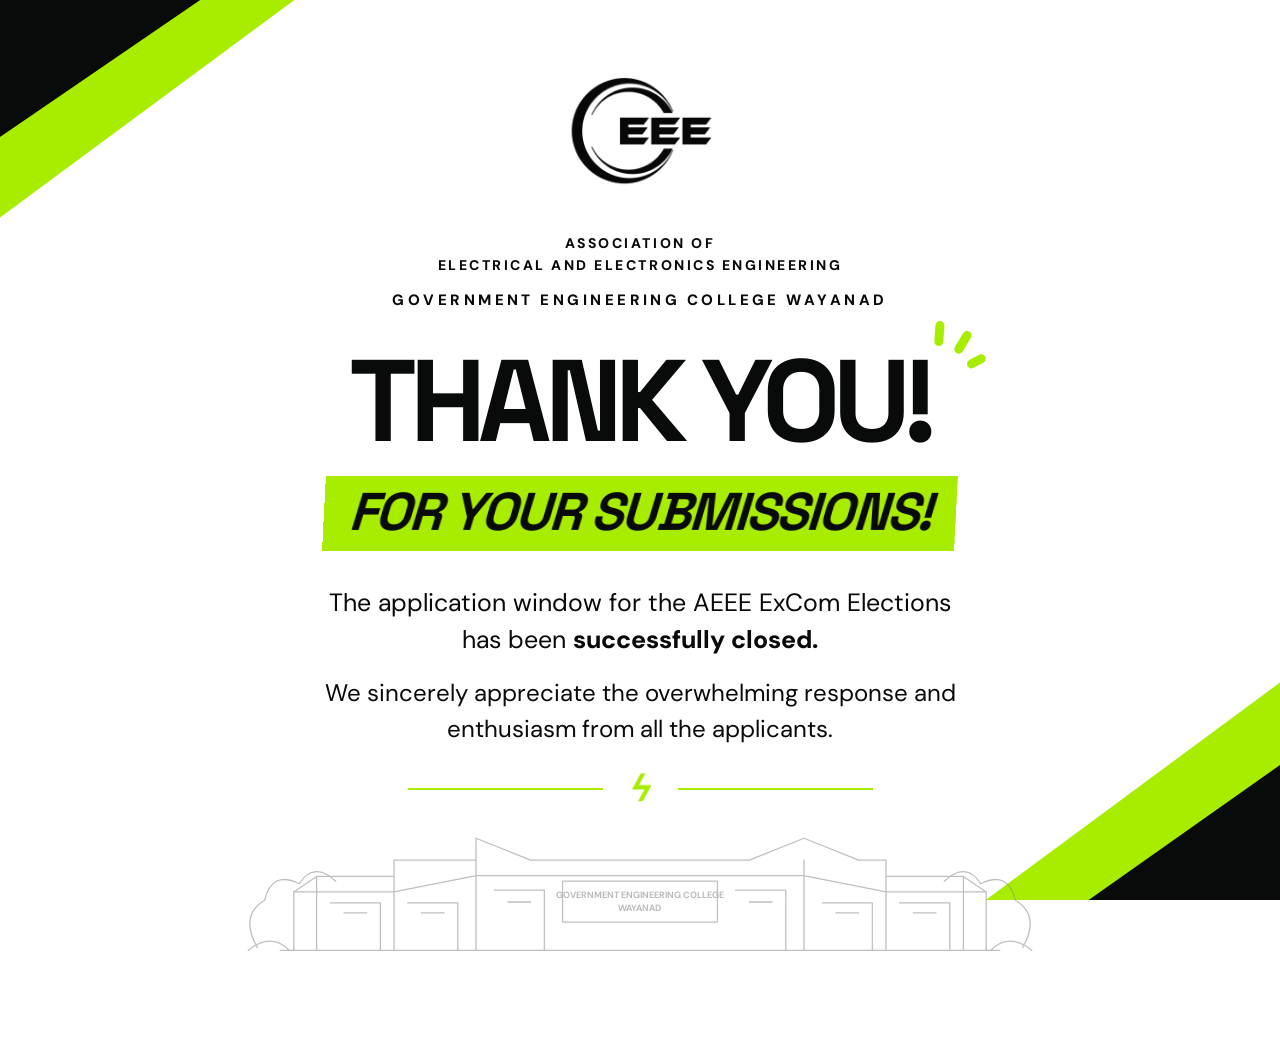
==== commit 9c2b4fe4: "Redirect application entry to closed submissions page design" ====
--- a/apply.html
+++ b/apply.html
@@ -1,62 +1,98 @@
 <!doctype html>
 <html lang="en">
 <head>
-<meta charset="utf-8">
-<meta name="viewport" content="width=device-width,initial-scale=1">
-<meta name="theme-color" content="#ffffff">
-<meta name="description" content="Thank you for your submissions to the AEEE ExCom Elections at Government Engineering College Wayanad. Applications are now closed.">
-<title>Thank You for Your Submissions | AEEE GEC Wayanad</title>
-<link rel="preconnect" href="https://fonts.googleapis.com">
-<link rel="preconnect" href="https://fonts.gstatic.com" crossorigin>
-<link href="https://fonts.googleapis.com/css2?family=DM+Sans:wght@400;500;600;700;800&family=Space+Grotesk:wght@600;700&display=swap" rel="stylesheet">
-<style>
-:root{--lime:#a7f000;--ink:#080909}
-*{box-sizing:border-box}
-html,body{margin:0;min-height:100%;font-family:"DM Sans",Arial,sans-serif;color:var(--ink)}
-body{min-height:100vh;background:#fff;overflow-x:hidden;display:flex;align-items:center;justify-content:center;padding:54px 24px 100px;position:relative}
-.corner{position:fixed;z-index:0;width:280px;height:180px;background:var(--lime)}
-.corner:after{content:"";position:absolute;inset:0;background:#050606}
-.corner.top{top:0;left:0;clip-path:polygon(0 0,100% 0,0 100%)}
-.corner.top:after{clip-path:polygon(0 0,68% 0,0 65%)}
-.corner.bottom{right:0;bottom:0;clip-path:polygon(100% 0,100% 100%,0 100%)}
-.corner.bottom:after{clip-path:polygon(100% 36%,100% 100%,35% 100%)}
-main{position:relative;z-index:1;width:min(1100px,100%);text-align:center}
-.brand{display:flex;flex-direction:column;align-items:center;margin:0 auto 42px}
-.brand svg{width:220px;height:145px;display:block}
-.brand-name{font-size:17px;font-weight:800;letter-spacing:.17em;margin-top:5px}
-.college{font-size:clamp(10px,1.6vw,16px);font-weight:700;letter-spacing:.23em;margin:12px 0 0}
-h1{font-family:"Space Grotesk",sans-serif;font-size:clamp(48px,9vw,112px);line-height:.95;letter-spacing:-.055em;margin:0 0 10px;font-weight:700}
-.accent{display:inline-block;background:var(--lime);padding:8px 28px 10px;font-family:"Space Grotesk",sans-serif;font-size:clamp(22px,4.3vw,54px);font-weight:700;font-style:italic;letter-spacing:-.025em;transform:skew(-3deg);margin:0 auto 36px}
-.message{font-size:clamp(16px,2.2vw,26px);line-height:1.55;margin:0 auto 16px;max-width:800px}
-.message strong{font-weight:800}
-.thanks{font-size:clamp(16px,2vw,24px);line-height:1.5;margin:0 auto;max-width:850px}
-.divider{display:flex;align-items:center;justify-content:center;gap:28px;margin:28px auto 16px;color:var(--lime)}
-.divider span{height:2px;width:min(190px,22vw);background:var(--lime)}
-.divider b{font-size:35px;line-height:1}
-.building{width:min(800px,95%);height:90px;margin:0 auto;opacity:.42;border-bottom:1px solid #777;position:relative}
-.building:before{content:"";position:absolute;left:8%;right:8%;bottom:0;height:60px;border:1px solid #777;border-bottom:0;clip-path:polygon(0 24%,10% 0,22% 20%,34% 0,50% 20%,66% 0,78% 20%,90% 0,100% 24%,100% 100%,0 100%)}
-.building:after{content:"GOVERNMENT ENGINEERING COLLEGE WAYANAD";position:absolute;left:30%;right:30%;bottom:25px;font-size:8px;font-weight:700;letter-spacing:.05em}
-@media(max-width:600px){body{padding:45px 18px 80px}.corner{width:150px;height:105px}.brand{margin-bottom:30px}.brand svg{width:170px;height:112px}.brand-name{font-size:12px}.college{letter-spacing:.12em;line-height:1.5}.accent{padding:8px 12px;margin-bottom:28px}.message{font-size:16px}.thanks{font-size:16px}.building{height:65px}.building:after{font-size:6px;bottom:20px}}
-</style>
+  <meta charset="utf-8">
+  <meta name="viewport" content="width=device-width, initial-scale=1">
+  <meta name="theme-color" content="#ffffff">
+  <meta name="description" content="Thank you for your submissions to the AEEE ExCom Elections at Government Engineering College Wayanad. Applications are now closed.">
+  <title>Thank You for Your Submissions | AEEE GEC Wayanad</title>
+  <link rel="preconnect" href="https://fonts.googleapis.com">
+  <link rel="preconnect" href="https://fonts.gstatic.com" crossorigin>
+  <link href="https://fonts.googleapis.com/css2?family=DM+Sans:wght@400;500;600;700;800;900&family=Space+Grotesk:wght@500;600;700&display=swap" rel="stylesheet">
+  <style>
+    :root{--ink:#090b0a;--lime:#a8ed00;--muted:#555951}
+    *{box-sizing:border-box}
+    html{min-height:100%;background:#fff}
+    body{margin:0;min-height:100vh;overflow-x:hidden;background:#fff;color:var(--ink);font-family:"DM Sans",Arial,sans-serif;display:flex;align-items:center;justify-content:center;padding:38px 24px 92px;position:relative}
+    .corner{position:fixed;z-index:0;width:clamp(145px,23vw,340px);height:clamp(115px,17vw,245px);pointer-events:none}
+    .corner:before,.corner:after{content:"";position:absolute;inset:0}
+    .corner--top{top:0;left:0}
+    .corner--top:before{background:var(--lime);clip-path:polygon(0 0,100% 0,0 100%)}
+    .corner--top:after{background:var(--ink);clip-path:polygon(0 0,68% 0,0 63%)}
+    .corner--bottom{right:0;bottom:0}
+    .corner--bottom:before{background:var(--lime);clip-path:polygon(100% 0,100% 100%,0 100%)}
+    .corner--bottom:after{background:var(--ink);clip-path:polygon(100% 38%,100% 100%,35% 100%)}
+    main{position:relative;z-index:1;width:min(1120px,100%);text-align:center}
+    .brand{display:flex;flex-direction:column;align-items:center;margin:0 auto 38px}
+    .brand-logo{width:clamp(126px,17vw,190px);height:clamp(126px,17vw,190px);object-fit:contain;display:block}
+    .brand-caption{font-size:clamp(10px,1.15vw,14px);font-weight:800;letter-spacing:.18em;line-height:1.6;text-transform:uppercase;margin:4px 0 0}
+    .college{font-size:clamp(10px,1.45vw,15px);font-weight:800;letter-spacing:.23em;margin:13px 0 0}
+    .title-wrap{position:relative;display:inline-block;margin:0 auto 8px}
+    h1{font-family:"Space Grotesk","DM Sans",sans-serif;font-size:clamp(52px,10vw,116px);line-height:.92;letter-spacing:-.065em;font-weight:700;margin:0;text-transform:uppercase;animation:rise .8s cubic-bezier(.2,.8,.2,1) both}
+    .spark{position:absolute;right:-42px;top:-27px;width:44px;height:50px}
+    .spark i{position:absolute;width:9px;height:25px;border-radius:9px;background:var(--lime);transform-origin:bottom center}
+    .spark i:nth-child(1){left:5px;top:0;transform:rotate(4deg)}
+    .spark i:nth-child(2){left:23px;top:7px;transform:rotate(31deg)}
+    .spark i:nth-child(3){left:34px;top:25px;height:20px;transform:rotate(62deg)}
+    .highlight{display:table;margin:13px auto 34px;padding:7px 25px 10px;background:var(--lime);font-family:"Space Grotesk",sans-serif;font-size:clamp(23px,4.25vw,53px);font-weight:700;font-style:italic;line-height:1.08;letter-spacing:-.035em;transform:skew(-3deg);animation:rise .8s .12s cubic-bezier(.2,.8,.2,1) both}
+    .message{font-size:clamp(16px,2.15vw,25px);line-height:1.5;margin:0 auto 16px;max-width:850px}
+    .message strong{font-weight:800}
+    .appreciation{font-size:clamp(16px,2.05vw,24px);line-height:1.5;margin:0 auto;max-width:880px}
+    .divider{display:flex;align-items:center;justify-content:center;gap:26px;margin:25px auto 13px;color:var(--lime)}
+    .divider span{width:min(195px,23vw);height:2px;background:var(--lime)}
+    .bolt{font-size:35px;line-height:1;transform:skew(-12deg)}
+    .campus{width:min(820px,96%);height:auto;display:block;margin:0 auto;opacity:.55}
+    .campus path,.campus line,.campus rect,.campus polyline{fill:none;stroke:#8b8d87;stroke-width:1.4;stroke-linecap:round;stroke-linejoin:round}
+    .campus .label{fill:#777b73;stroke:none;font:600 10px "DM Sans",sans-serif}
+    @keyframes rise{from{opacity:0;transform:translateY(18px) skew(-3deg)}to{opacity:1;transform:translateY(0) skew(-3deg)}}
+    h1{animation-name:fade-up}
+    @keyframes fade-up{from{opacity:0;transform:translateY(18px)}to{opacity:1;transform:translateY(0)}}
+    @media(max-width:600px){
+      body{padding:30px 17px 72px}
+      .brand{margin-bottom:30px}
+      .brand-caption{max-width:290px;letter-spacing:.12em}
+      .college{letter-spacing:.13em;line-height:1.6;max-width:300px}
+      .highlight{padding:8px 12px;margin-bottom:27px}
+      .spark{right:-25px;top:-25px;transform:scale(.75)}
+      .message br,.appreciation br{display:none}
+      .message,.appreciation{max-width:440px}
+      .divider{gap:15px;margin-top:22px}
+      .campus{width:110%;max-width:none;margin-left:-5%}
+    }
+    @media(prefers-reduced-motion:reduce){*,*::before,*::after{animation:none!important;scroll-behavior:auto!important}}
+  </style>
 </head>
 <body>
-<div class="corner top" aria-hidden="true"></div><div class="corner bottom" aria-hidden="true"></div>
-<main>
-<header class="brand" aria-label="EEE Association">
-<svg viewBox="0 0 300 190" role="img" aria-label="EEE logo">
-<path d="M220 20 A125 125 0 1 0 220 170" fill="none" stroke="#080909" stroke-width="13" stroke-linecap="round"/>
-<path d="M207 40 A105 105 0 1 0 207 150" fill="none" stroke="#080909" stroke-width="5" stroke-linecap="round"/>
-<text x="105" y="112" font-family="Arial,sans-serif" font-size="78" font-weight="900" font-style="italic" letter-spacing="-7" fill="#080909">EEE</text>
-</svg>
-<div class="brand-name">ASSOCIATION OF ELECTRICAL AND ELECTRONICS ENGINEERING</div>
-<p class="college">GOVERNMENT ENGINEERING COLLEGE WAYANAD</p>
-</header>
-<h1>THANK YOU!</h1>
-<div class="accent">FOR YOUR SUBMISSIONS!</div>
-<p class="message">The application window for the AEEE ExCom Elections<br>has been <strong>successfully closed.</strong></p>
-<p class="thanks">We sincerely appreciate the overwhelming response and<br>enthusiasm from all the applicants.</p>
-<div class="divider"><span></span><b>ϟ</b><span></span></div>
-<div class="building" aria-hidden="true"></div>
-</main>
+  <div class="corner corner--top" aria-hidden="true"></div>
+  <div class="corner corner--bottom" aria-hidden="true"></div>
+  <main>
+    <header class="brand">
+      <img class="brand-logo" src="aeee-logo.png" alt="AEEE original association logo">
+      <p class="brand-caption">Association of<br>Electrical and Electronics Engineering</p>
+      <p class="college">GOVERNMENT ENGINEERING COLLEGE WAYANAD</p>
+    </header>
+    <section aria-labelledby="thankyou-title">
+      <div class="title-wrap">
+        <h1 id="thankyou-title">THANK YOU!</h1>
+        <span class="spark" aria-hidden="true"><i></i><i></i><i></i></span>
+      </div>
+      <p class="highlight">FOR YOUR SUBMISSIONS!</p>
+      <p class="message">The application window for the AEEE ExCom Elections<br>has been <strong>successfully closed.</strong></p>
+      <p class="appreciation">We sincerely appreciate the overwhelming response and<br>enthusiasm from all the applicants.</p>
+      <div class="divider" aria-hidden="true"><span></span><b class="bolt">ϟ</b><span></span></div>
+    </section>
+    <svg class="campus" viewBox="0 0 900 150" role="img" aria-label="Line illustration of Government Engineering College Wayanad">
+      <path d="M95 143 L95 62 L180 62 L180 44 L270 44 L270 20 L330 44 L570 44 L630 20 L690 44 L720 44 L720 62 L805 62 L805 143"/>
+      <path d="M70 143 L70 79 L95 62 M180 62 L180 143 M270 44 L270 143 M630 44 L630 143 M720 62 L720 143 M805 62 L830 79 L830 143"/>
+      <path d="M70 79 L180 79 L270 61 L630 61 L720 79 L830 79 M55 143 L845 143"/>
+      <path d="M110 91 L165 91 L165 143 M195 91 L250 91 L250 143 M290 77 L345 77 L345 143 M555 77 L610 77 L610 143 M650 91 L705 91 L705 143 M735 91 L790 91 L790 143"/>
+      <path d="M125 102 L150 102 M210 102 L235 102 M305 90 L330 90 M570 90 L595 90 M665 102 L690 102 M750 102 L775 102"/>
+      <rect x="365" y="67" width="170" height="45" rx="1"/>
+      <text class="label" x="450" y="86" text-anchor="middle">GOVERNMENT ENGINEERING COLLEGE</text>
+      <text class="label" x="450" y="100" text-anchor="middle">WAYANAD</text>
+      <path d="M30 140 Q10 105 38 88 Q46 55 76 70 Q92 45 116 67 M870 140 Q890 105 862 88 Q854 55 824 70 Q808 45 784 67"/>
+      <path d="M20 143 Q45 123 65 143 M835 143 Q855 123 880 143"/>
+    </svg>
+  </main>
 </body>
 </html>
